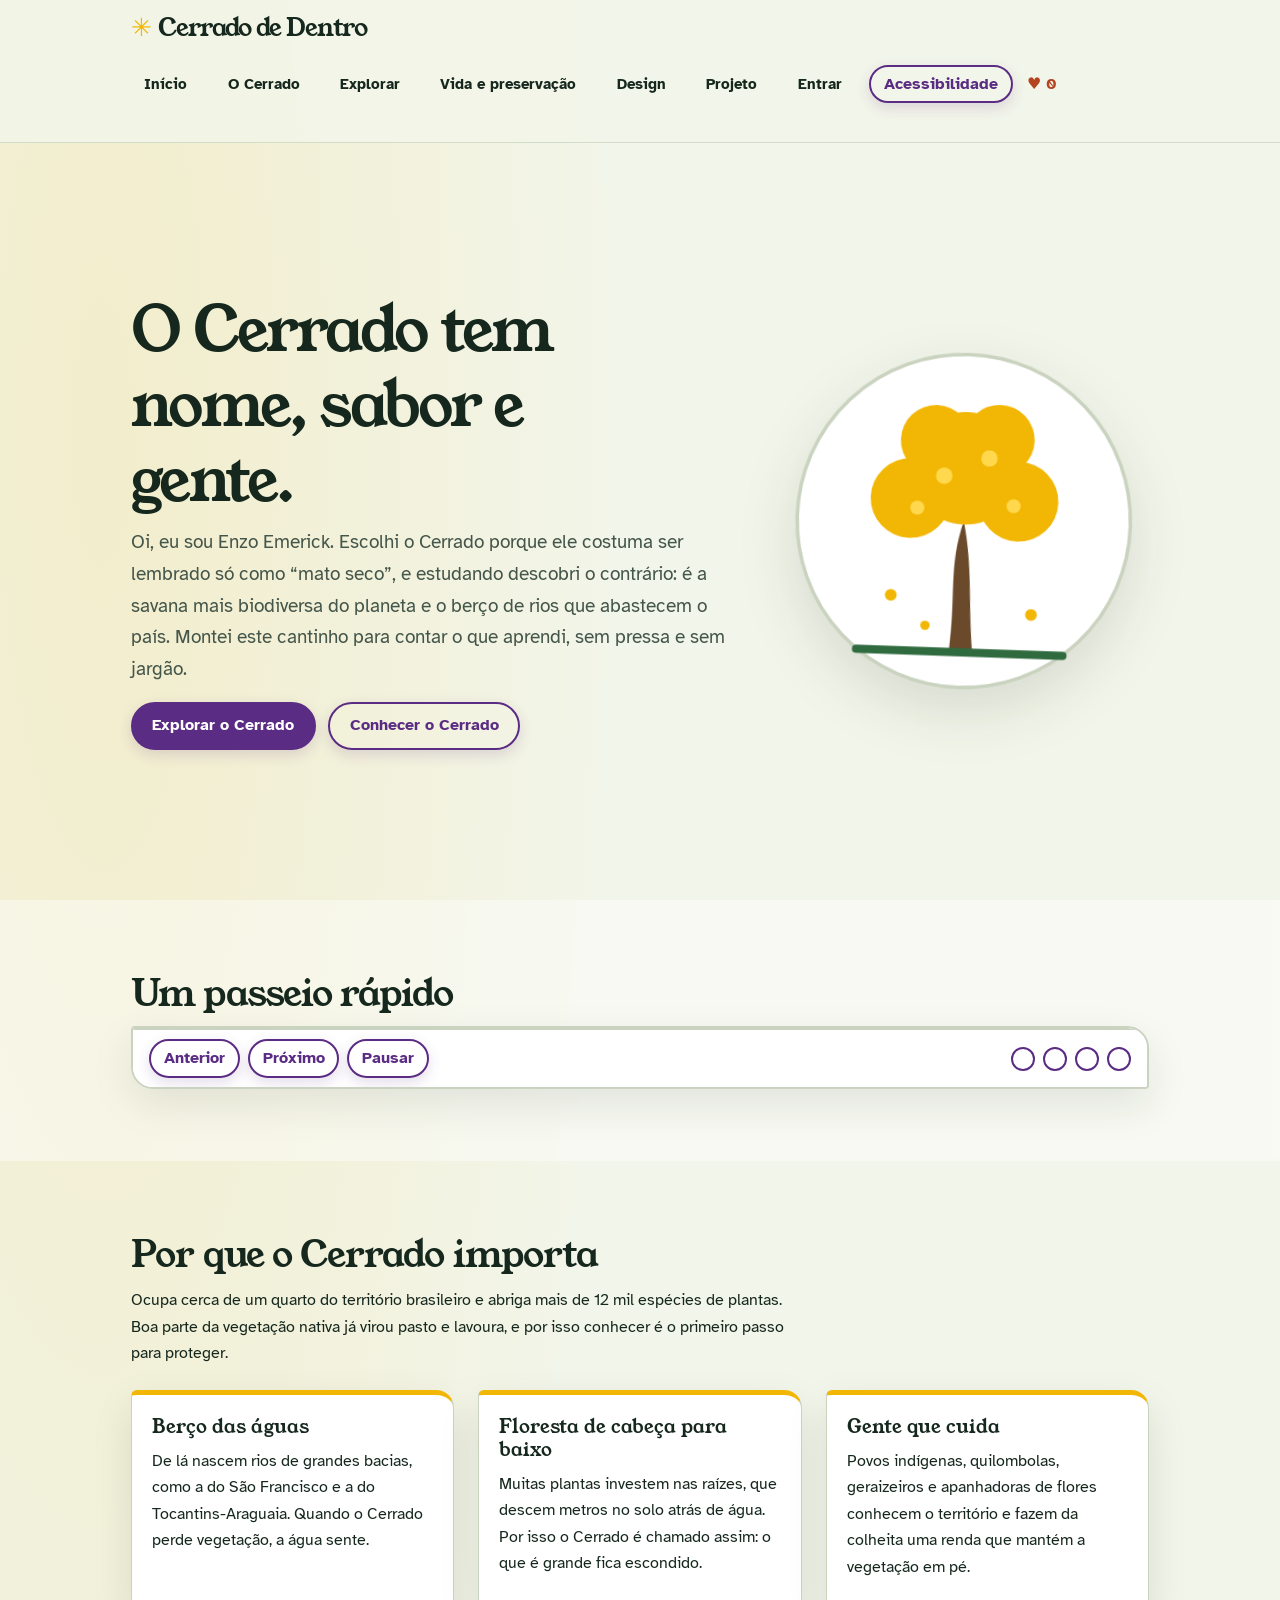
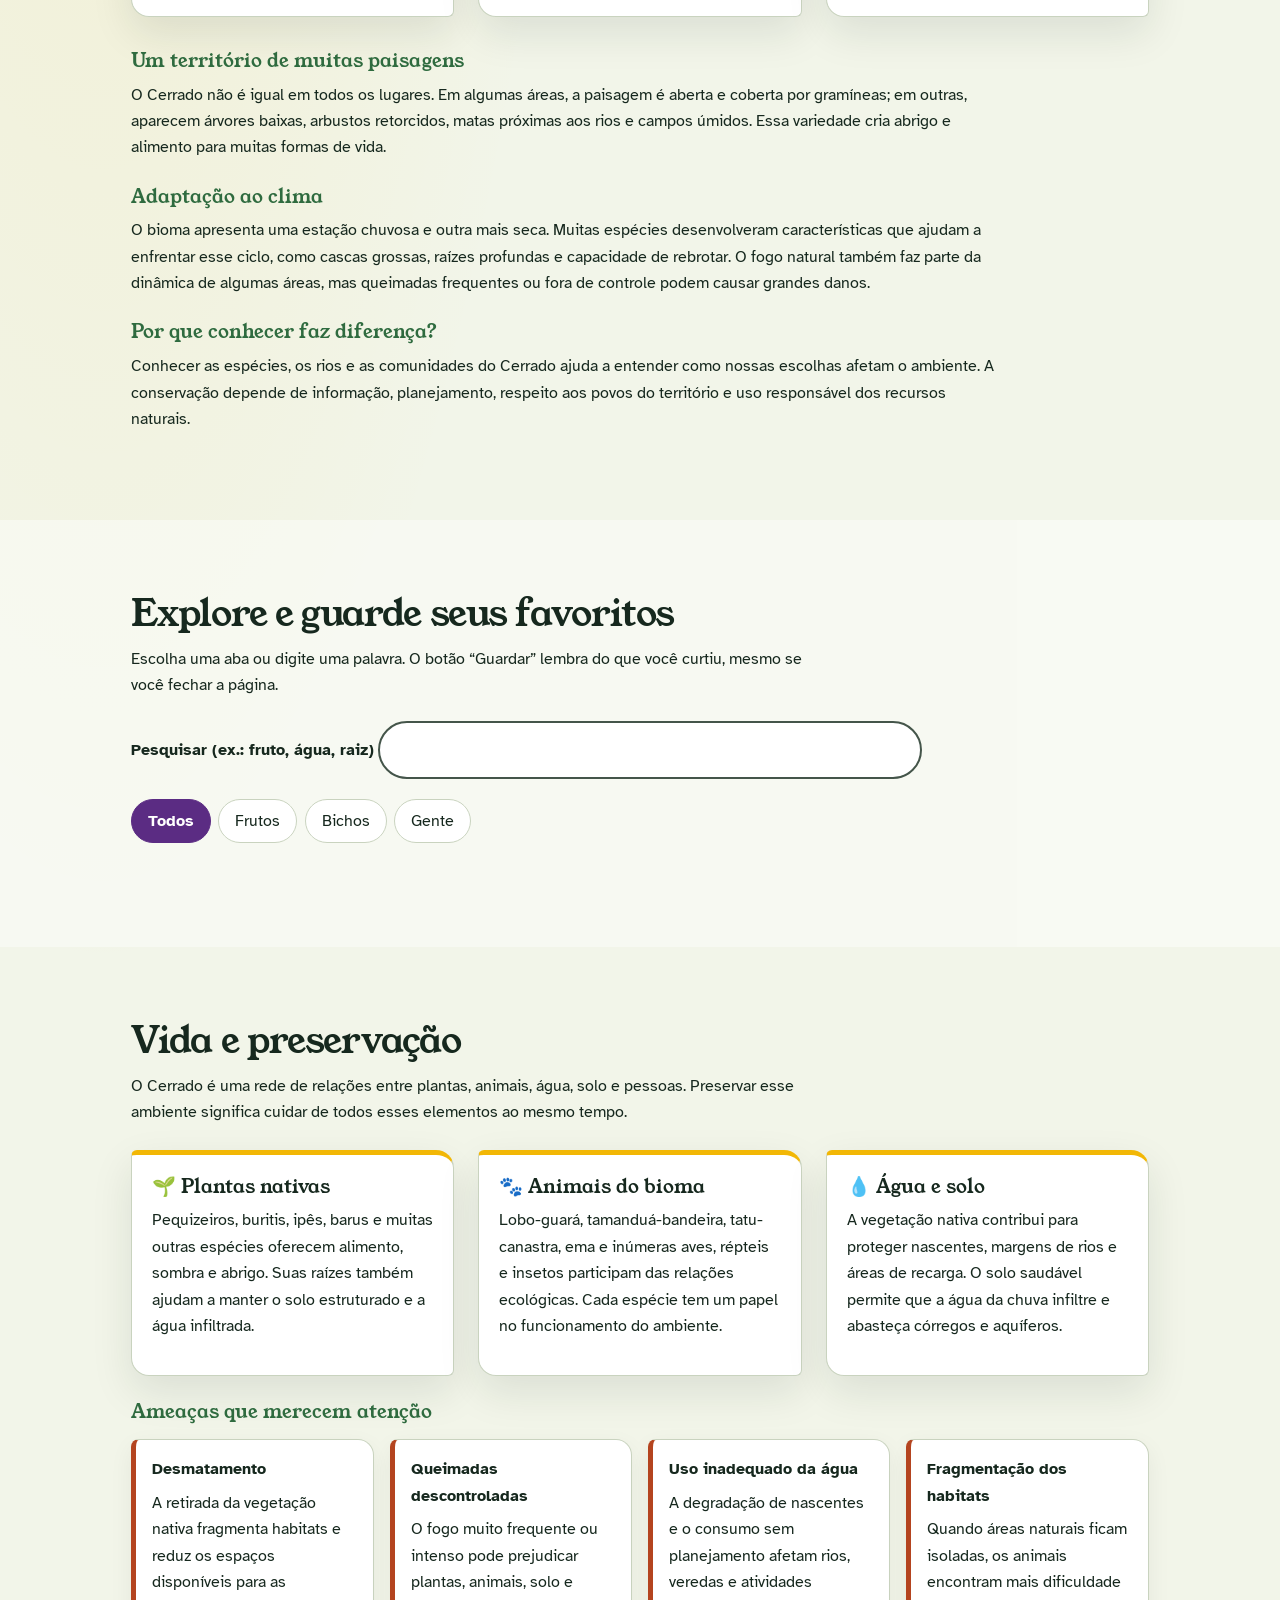
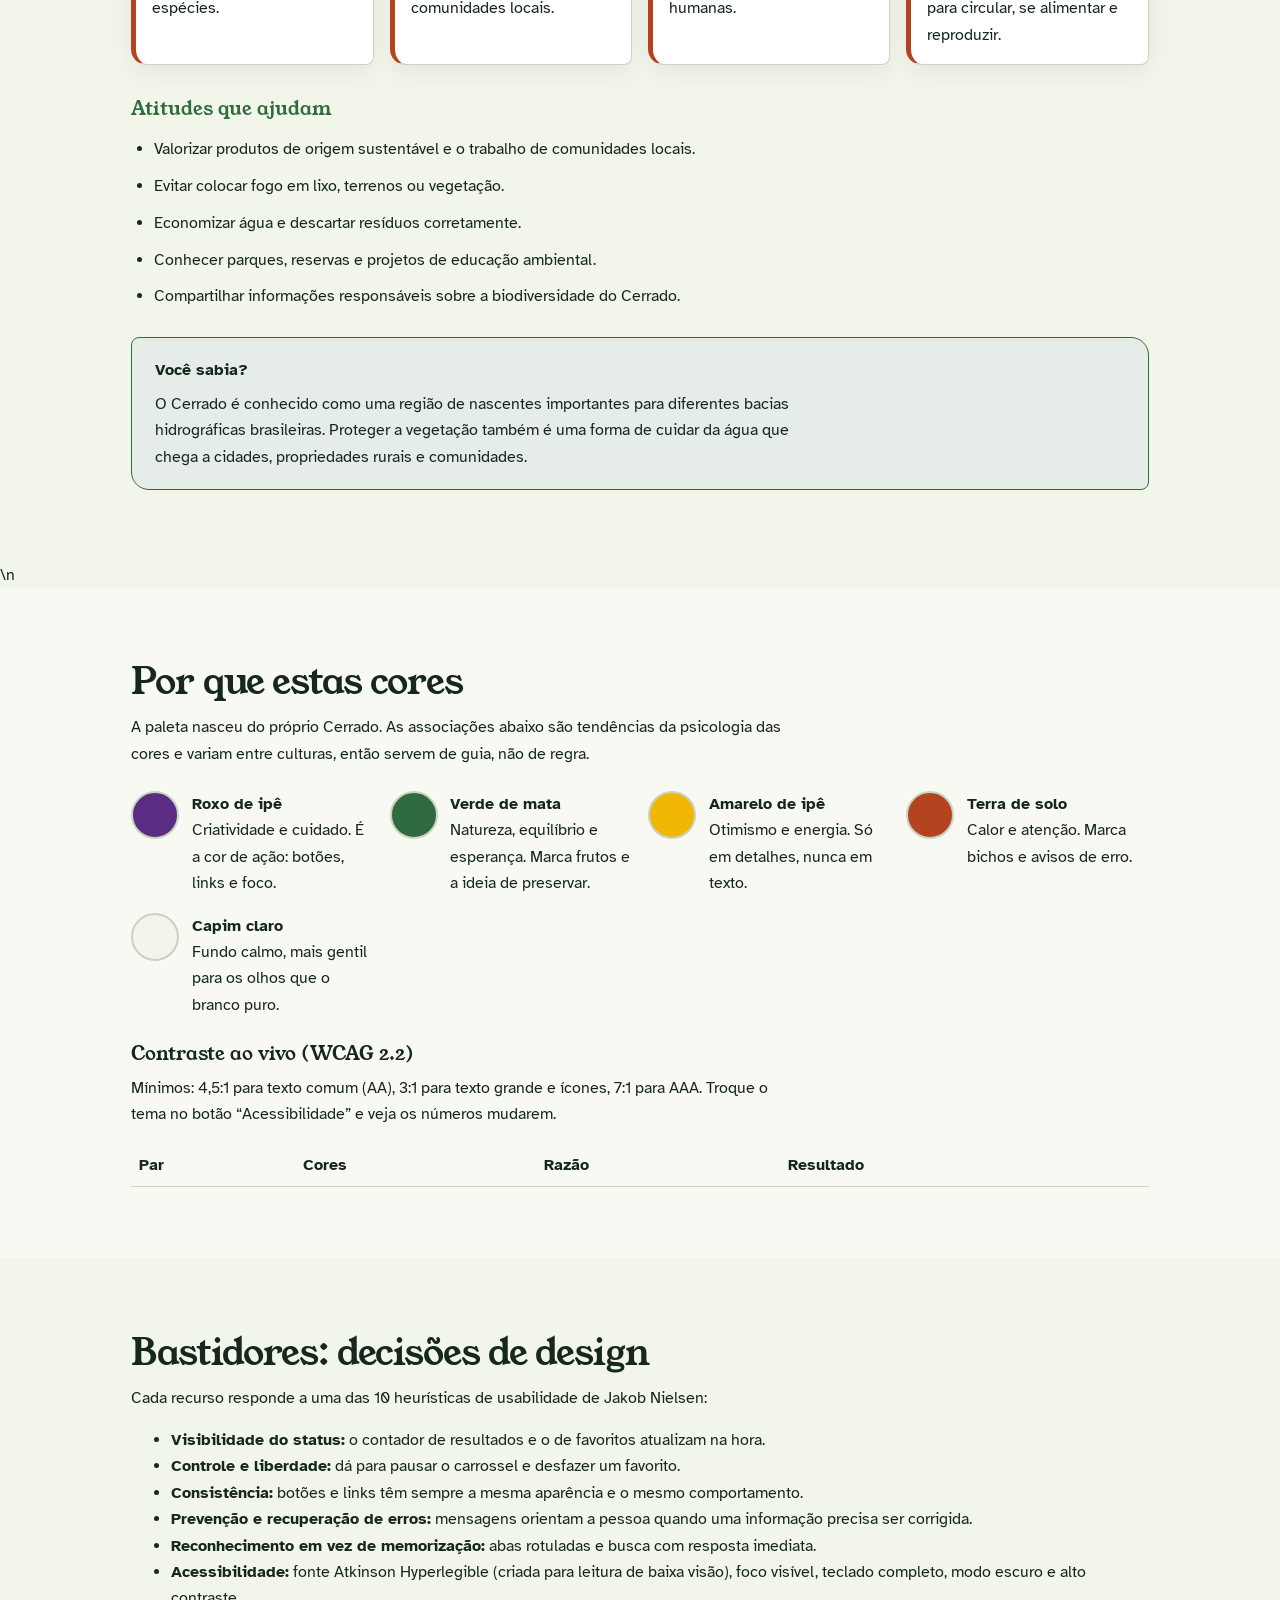
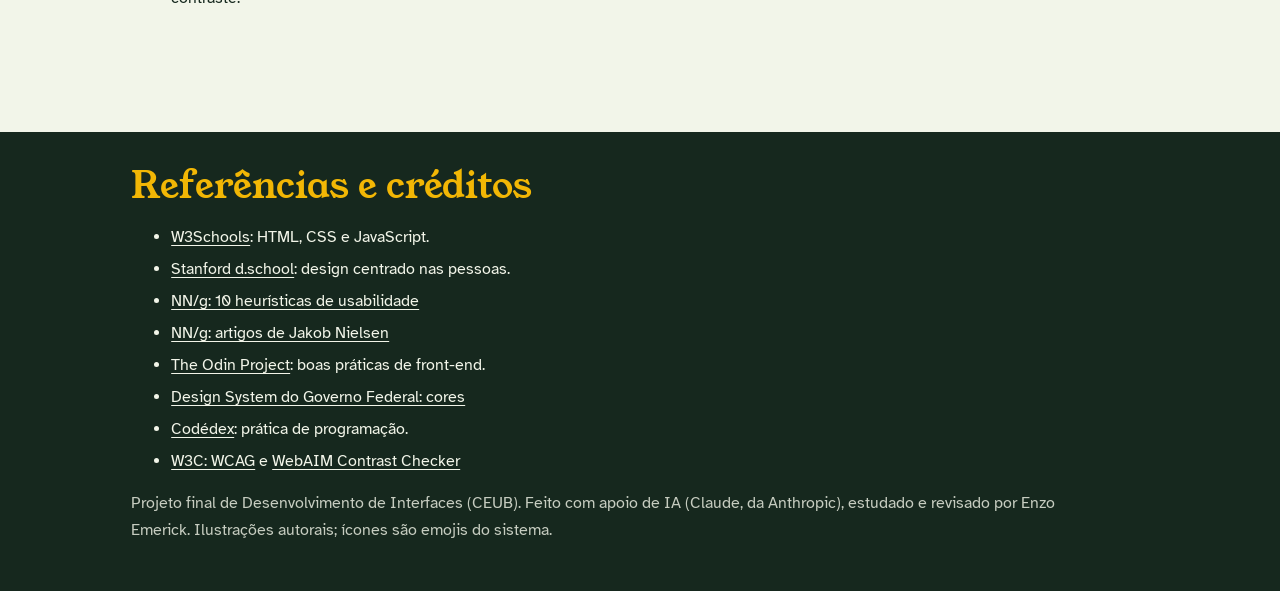
==== index.html @ caf1f089 "v2: site em 3 arquivos com menu por página" ====
<!DOCTYPE html>
<html lang="pt-BR">
<head>
<meta charset="utf-8">
<meta name="viewport" content="width=device-width, initial-scale=1, viewport-fit=cover">
<title>Cerrado de Dentro: frutos, bichos e gente do coração do Brasil</title>
<link rel="preconnect" href="https://fonts.googleapis.com">
<link rel="preconnect" href="https://fonts.gstatic.com" crossorigin>
<link href="https://fonts.googleapis.com/css2?family=Atkinson+Hyperlegible:wght@400;700&family=Young+Serif&display=swap" rel="stylesheet">
    <link rel="stylesheet" href="style.css">
</head>
<body>
<a class="skip" href="#conteudo">Pular para o conteúdo</a>

<header>
  <div class="wrap">
    <a class="logo" href="#home">Cerrado de Dentro</a>
    <nav aria-label="Principal">
      <a class="page-tab" href="#inicio">Início</a>
      <a class="page-tab" href="#sobre">O Cerrado</a>
      <a class="page-tab" href="#explorar">Explorar</a>
      <a class="page-tab" href="#vida">Vida e preservação</a>
      <a class="page-tab" href="#cores">Design</a>
      <a class="page-tab" href="#bastidores">Projeto</a>
      <a class="page-tab" href="#login">Entrar</a>
      <button class="btn alt sm" id="abtn" aria-expanded="false" aria-controls="a11y">Acessibilidade</button>
      <span id="favs" aria-live="polite" title="Itens guardados">♥ 0</span>
    </nav>
  </div>
  <div class="wrap"><div id="a11y" hidden role="group" aria-label="Opções de acessibilidade">
    <button class="btn alt sm" id="tema" aria-pressed="false">Modo escuro</button>
    <button class="btn alt sm" id="menos" aria-label="Diminuir o tamanho da letra">A−</button>
    <button class="btn alt sm" id="mais" aria-label="Aumentar o tamanho da letra">A+</button>
    <span id="zv" aria-live="polite">100%</span>
    <button class="btn alt sm" id="hc" aria-pressed="false">Alto contraste</button>
    <button class="btn alt sm" id="calm" aria-pressed="false">Sem animações</button>
  </div></div>
</header>

<div id="conteudo" tabindex="-1">
<main id="home">

  <section class="hero" data-page="inicio"><div class="wrap">
    <div>
      <h1>O Cerrado tem nome, sabor e gente.</h1>
      <p class="lead">Oi, eu sou Enzo Emerick. Escolhi o Cerrado porque ele costuma ser lembrado só como “mato seco”, e estudando descobri o contrário: é a savana mais biodiversa do planeta e o berço de rios que abastecem o país. Montei este cantinho para contar o que aprendi, sem pressa e sem jargão.</p>
      <div class="acoes"><a class="btn" href="#explorar">Explorar o Cerrado</a><a class="btn alt" href="#sobre">Conhecer o Cerrado</a></div>
    </div>
    <svg viewBox="0 0 300 300" role="img" aria-label="Ilustração de um ipê amarelo em flor">
      <circle cx="150" cy="150" r="142" fill="var(--card)" stroke="var(--line)" stroke-width="3"/>
      <path d="M141 262C146 212 138 190 150 150C159 190 156 215 161 262Z" fill="#6B4A2B"/>
      <g fill="#F2B705"><circle cx="150" cy="105" r="48"/><circle cx="104" cy="132" r="34"/><circle cx="196" cy="132" r="34"/><circle cx="124" cy="82" r="30"/><circle cx="178" cy="80" r="30"/></g>
      <g fill="#FFD84D"><circle cx="132" cy="112" r="7"/><circle cx="170" cy="96" r="7"/><circle cx="110" cy="140" r="6"/><circle cx="192" cy="136" r="6"/></g>
      <g fill="#F2B705"><circle cx="90" cy="215" r="5"/><circle cx="210" cy="228" r="5"/><circle cx="120" cy="240" r="4"/></g>
      <path d="M62 262h176" stroke="var(--verde)" stroke-width="7" stroke-linecap="round"/>
    </svg>
  </div></section>

  <section data-page="inicio" aria-labelledby="t-car"><div class="wrap">
    <h2 id="t-car">Um passeio rápido</h2>
    <div class="car" role="region" aria-roledescription="carrossel" aria-label="Cenas do Cerrado" id="car">
      <div id="slides" aria-live="off"></div>
      <div class="ctrl">
        <button class="btn alt sm" id="prev">Anterior</button>
        <button class="btn alt sm" id="next">Próximo</button>
        <button class="btn alt sm" id="pp">Pausar</button>
        <div class="dots" id="dots"></div>
      </div>
    </div>
  </div></section>

  <section id="sobre" data-page="sobre" aria-labelledby="t-sobre"><div class="wrap">
    <h2 id="t-sobre">Por que o Cerrado importa</h2>
    <p>Ocupa cerca de um quarto do território brasileiro e abriga mais de 12 mil espécies de plantas. Boa parte da vegetação nativa já virou pasto e lavoura, e por isso conhecer é o primeiro passo para proteger.</p>
    <div class="ex">
      <article><h3>Berço das águas</h3><p>De lá nascem rios de grandes bacias, como a do São Francisco e a do Tocantins-Araguaia. Quando o Cerrado perde vegetação, a água sente.</p></article>
      <article><h3>Floresta de cabeça para baixo</h3><p>Muitas plantas investem nas raízes, que descem metros no solo atrás de água. Por isso o Cerrado é chamado assim: o que é grande fica escondido.</p></article>
      <article><h3>Gente que cuida</h3><p>Povos indígenas, quilombolas, geraizeiros e apanhadoras de flores conhecem o território e fazem da colheita uma renda que mantém a vegetação em pé.</p></article>
    </div>
    <div class="conteudo-extra">
      <h3>Um território de muitas paisagens</h3>
      <p>O Cerrado não é igual em todos os lugares. Em algumas áreas, a paisagem é aberta e coberta por gramíneas; em outras, aparecem árvores baixas, arbustos retorcidos, matas próximas aos rios e campos úmidos. Essa variedade cria abrigo e alimento para muitas formas de vida.</p>
      <h3>Adaptação ao clima</h3>
      <p>O bioma apresenta uma estação chuvosa e outra mais seca. Muitas espécies desenvolveram características que ajudam a enfrentar esse ciclo, como cascas grossas, raízes profundas e capacidade de rebrotar. O fogo natural também faz parte da dinâmica de algumas áreas, mas queimadas frequentes ou fora de controle podem causar grandes danos.</p>
      <h3>Por que conhecer faz diferença?</h3>
      <p>Conhecer as espécies, os rios e as comunidades do Cerrado ajuda a entender como nossas escolhas afetam o ambiente. A conservação depende de informação, planejamento, respeito aos povos do território e uso responsável dos recursos naturais.</p>
    </div>
  </div></section>

  <section id="explorar" data-page="explorar" aria-labelledby="t-exp"><div class="wrap">
    <h2 id="t-exp">Explore e guarde seus favoritos</h2>
    <p>Escolha uma aba ou digite uma palavra. O botão “Guardar” lembra do que você curtiu, mesmo se você fechar a página.</p>
    <label for="q">Pesquisar (ex.: fruto, água, raiz)</label>
    <input id="q" type="search" autocomplete="off">
    <div class="tabs" role="tablist" aria-label="Categorias" id="tabs">
      <button role="tab" data-a="todos" aria-selected="true">Todos</button>
      <button role="tab" data-a="frutos" aria-selected="false" tabindex="-1">Frutos</button>
      <button role="tab" data-a="bichos" aria-selected="false" tabindex="-1">Bichos</button>
      <button role="tab" data-a="gente" aria-selected="false" tabindex="-1">Gente</button>
    </div>
    <p id="cont" role="status"></p>
    <ul class="grid" id="cards"></ul>
  </div></section>


  <section id="vida" data-page="vida" aria-labelledby="t-vida">
    <div class="wrap">
      <h2 id="t-vida">Vida e preservação</h2>
      <p>O Cerrado é uma rede de relações entre plantas, animais, água, solo e pessoas. Preservar esse ambiente significa cuidar de todos esses elementos ao mesmo tempo.</p>
      <div class="ex">
        <article><h3>🌱 Plantas nativas</h3><p>Pequizeiros, buritis, ipês, barus e muitas outras espécies oferecem alimento, sombra e abrigo. Suas raízes também ajudam a manter o solo estruturado e a água infiltrada.</p></article>
        <article><h3>🐾 Animais do bioma</h3><p>Lobo-guará, tamanduá-bandeira, tatu-canastra, ema e inúmeras aves, répteis e insetos participam das relações ecológicas. Cada espécie tem um papel no funcionamento do ambiente.</p></article>
        <article><h3>💧 Água e solo</h3><p>A vegetação nativa contribui para proteger nascentes, margens de rios e áreas de recarga. O solo saudável permite que a água da chuva infiltre e abasteça córregos e aquíferos.</p></article>
      </div>
      <h3 class="subtitulo">Ameaças que merecem atenção</h3>
      <div class="lista-destaque">
        <article><strong>Desmatamento</strong><p>A retirada da vegetação nativa fragmenta habitats e reduz os espaços disponíveis para as espécies.</p></article>
        <article><strong>Queimadas descontroladas</strong><p>O fogo muito frequente ou intenso pode prejudicar plantas, animais, solo e comunidades locais.</p></article>
        <article><strong>Uso inadequado da água</strong><p>A degradação de nascentes e o consumo sem planejamento afetam rios, veredas e atividades humanas.</p></article>
        <article><strong>Fragmentação dos habitats</strong><p>Quando áreas naturais ficam isoladas, os animais encontram mais dificuldade para circular, se alimentar e reproduzir.</p></article>
      </div>
      <h3 class="subtitulo">Atitudes que ajudam</h3>
      <ul class="acoes-verdes">
        <li>Valorizar produtos de origem sustentável e o trabalho de comunidades locais.</li>
        <li>Evitar colocar fogo em lixo, terrenos ou vegetação.</li>
        <li>Economizar água e descartar resíduos corretamente.</li>
        <li>Conhecer parques, reservas e projetos de educação ambiental.</li>
        <li>Compartilhar informações responsáveis sobre a biodiversidade do Cerrado.</li>
      </ul>
      <div class="nota-cerrado">
        <strong>Você sabia?</strong>
        <p>O Cerrado é conhecido como uma região de nascentes importantes para diferentes bacias hidrográficas brasileiras. Proteger a vegetação também é uma forma de cuidar da água que chega a cidades, propriedades rurais e comunidades.</p>
      </div>
    </div>
  </section>
\n  <section id="cores" data-page="cores" aria-labelledby="t-cores"><div class="wrap">
    <h2 id="t-cores">Por que estas cores</h2>
    <p>A paleta nasceu do próprio Cerrado. As associações abaixo são tendências da psicologia das cores e variam entre culturas, então servem de guia, não de regra.</p>
    <div class="sws">
      <div class="sw"><i style="background:var(--pri)"></i><div><strong>Roxo de ipê</strong><br>Criatividade e cuidado. É a cor de ação: botões, links e foco.</div></div>
      <div class="sw"><i style="background:var(--verde)"></i><div><strong>Verde de mata</strong><br>Natureza, equilíbrio e esperança. Marca frutos e a ideia de preservar.</div></div>
      <div class="sw"><i style="background:var(--ipe)"></i><div><strong>Amarelo de ipê</strong><br>Otimismo e energia. Só em detalhes, nunca em texto.</div></div>
      <div class="sw"><i style="background:var(--solo)"></i><div><strong>Terra de solo</strong><br>Calor e atenção. Marca bichos e avisos de erro.</div></div>
      <div class="sw"><i style="background:var(--bg)"></i><div><strong>Capim claro</strong><br>Fundo calmo, mais gentil para os olhos que o branco puro.</div></div>
    </div>
    <h3>Contraste ao vivo (WCAG 2.2)</h3>
    <p>Mínimos: 4,5:1 para texto comum (AA), 3:1 para texto grande e ícones, 7:1 para AAA. Troque o tema no botão “Acessibilidade” e veja os números mudarem.</p>
    <div class="tw"><table>
      <caption class="sr" style="position:absolute;left:-999px">Razões de contraste entre pares de cores do site</caption>
      <thead><tr><th>Par</th><th>Cores</th><th>Razão</th><th>Resultado</th></tr></thead>
      <tbody id="tb"></tbody>
    </table></div>
  </div></section>

  <section id="bastidores" data-page="bastidores" aria-labelledby="t-bas"><div class="wrap">
    <h2 id="t-bas">Bastidores: decisões de design</h2>
    <p>Cada recurso responde a uma das 10 heurísticas de usabilidade de Jakob Nielsen:</p>
    <ul>
      <li><strong>Visibilidade do status:</strong> o contador de resultados e o de favoritos atualizam na hora.</li>
      <li><strong>Controle e liberdade:</strong> dá para pausar o carrossel e desfazer um favorito.</li>
      <li><strong>Consistência:</strong> botões e links têm sempre a mesma aparência e o mesmo comportamento.</li>
      <li><strong>Prevenção e recuperação de erros:</strong> mensagens orientam a pessoa quando uma informação precisa ser corrigida.</li>
      <li><strong>Reconhecimento em vez de memorização:</strong> abas rotuladas e busca com resposta imediata.</li>
      <li><strong>Acessibilidade:</strong> fonte Atkinson Hyperlegible (criada para leitura de baixa visão), foco visível, teclado completo, modo escuro e alto contraste.</li>
    </ul>
  </div></section>
</main>

<!-- Página de login (visível em #login) -->
<main id="login" hidden>
  <section><div class="wrap">
    <h2>Entrar</h2>
    <p>Entre para guardar seus favoritos. É uma demonstração: nenhuma senha é enviada ou salva.</p>
    <form class="f box" id="fl" novalidate>
      <div><label for="lemail">E-mail</label><input id="lemail" name="lemail" type="email" autocomplete="email" aria-describedby="e-lemail"><span class="err" id="e-lemail"></span></div>
      <div><label for="lsenha">Senha</label><input id="lsenha" name="lsenha" type="password" autocomplete="current-password" aria-describedby="e-lsenha"><span class="err" id="e-lsenha"></span></div>
      <label><input type="checkbox" id="ver"> Mostrar senha</label>
      <button class="btn" type="submit">Entrar</button>
      <p id="lst" role="status"></p>
      <a href="#home">Voltar para o início</a>
    </form>
  </div></section>
</main>
</div>

<footer><div class="wrap">
  <h2>Referências e créditos</h2>
  <ul>
    <li><a href="https://www.w3schools.com/" target="_blank" rel="noopener">W3Schools</a>: HTML, CSS e JavaScript.</li>
    <li><a href="https://dschool.stanford.edu/" target="_blank" rel="noopener">Stanford d.school</a>: design centrado nas pessoas.</li>
    <li><a href="https://www.nngroup.com/articles/ten-usability-heuristics/" target="_blank" rel="noopener">NN/g: 10 heurísticas de usabilidade</a></li>
    <li><a href="https://www.nngroup.com/articles/author/jakob-nielsen/" target="_blank" rel="noopener">NN/g: artigos de Jakob Nielsen</a></li>
    <li><a href="https://www.theodinproject.com/" target="_blank" rel="noopener">The Odin Project</a>: boas práticas de front-end.</li>
    <li><a href="https://www.gov.br/ds/fundamentos-visuais/cores?tab=visao-geral" target="_blank" rel="noopener">Design System do Governo Federal: cores</a></li>
    <li><a href="https://www.codedex.io/" target="_blank" rel="noopener">Codédex</a>: prática de programação.</li>
    <li><a href="https://www.w3.org/WAI/standards-guidelines/wcag/" target="_blank" rel="noopener">W3C: WCAG</a> e <a href="https://webaim.org/resources/contrastchecker/" target="_blank" rel="noopener">WebAIM Contrast Checker</a></li>
  </ul>
  <p>Projeto final de Desenvolvimento de Interfaces (CEUB). Feito com apoio de IA (Claude, da Anthropic), estudado e revisado por Enzo Emerick. Ilustrações autorais; ícones são emojis do sistema.</p>
</div></footer>

    <script src="script.js" defer></script>
</body>
</html>
---- style.css ----
/* ===== 1. TOKENS DE COR (paleta) — troque aqui e o site inteiro muda ===== */
:root{--bg:#F2F5E9;--card:#FFFFFF;--ink:#16281E;--muted:#44554A;--pri:#5B2C83;--on:#FFFFFF;
--verde:#2F6B3F;--ipe:#F2B705;--solo:#B4441F;--line:#C9D3BF;--z:1;color-scheme:light;
box-sizing:border-box;padding-top:env(safe-area-inset-top,0px);padding-bottom:env(safe-area-inset-bottom,0px)}
/* Modo escuro automático (preferência do sistema) */
@media(prefers-color-scheme:dark){:root:not([data-theme="light"]){--bg:#101A14;--card:#1A281F;--ink:#EDF3E4;--muted:#B9C7BB;--pri:#D3B3F2;--on:#1E0F2E;--verde:#8FD19E;--ipe:#FFCB2E;--solo:#FF9B73;--line:#34493A;color-scheme:dark}}
/* Modo escuro escolhido pelo botão */
:root[data-theme="dark"]{--bg:#101A14;--card:#1A281F;--ink:#EDF3E4;--muted:#B9C7BB;--pri:#D3B3F2;--on:#1E0F2E;--verde:#8FD19E;--ipe:#FFCB2E;--solo:#FF9B73;--line:#34493A;color-scheme:dark}
/* Alto contraste: bordas e textos mais fortes */
:root[data-hc]{--muted:var(--ink);--line:var(--ink)}

/* ===== 2. BASE ===== */
html{font-size:calc(100% * var(--z));scroll-padding-top:env(safe-area-inset-top,0px);scroll-behavior:smooth}
*,::before,::after{box-sizing:inherit}
[hidden]{display:none!important}
body{margin:0;background:var(--bg);color:var(--ink);font:1rem/1.65 "Atkinson Hyperlegible",system-ui,sans-serif}
h1,h2,h3,.logo{font-family:"Young Serif",Georgia,serif;font-weight:400;line-height:1.2;margin:0 0 .6rem}
h1{font-size:clamp(2.3rem,6vw,3.9rem)}h2{font-size:clamp(1.6rem,3.5vw,2.3rem)}h3{font-size:1.2rem}
p{margin:0 0 1rem;max-width:42rem}
a{color:var(--pri);text-underline-offset:3px}
:focus-visible{outline:3px solid var(--pri);outline-offset:3px}
[tabindex="-1"]:focus{outline:0}
.wrap{max-width:66rem;margin:0 auto;padding:0 1.2rem}
main section{padding:3rem 0}
.skip{position:absolute;left:-999px}
.skip:focus{left:1rem;top:1rem;z-index:9;background:var(--pri);color:var(--on);padding:.5rem 1rem}
[data-hc] a{text-decoration:underline}
[data-calm] *{animation:none!important;transition:none!important;scroll-behavior:auto!important}
@media(prefers-reduced-motion:reduce){*{animation:none!important;scroll-behavior:auto!important}}

/* ===== 3. CABEÇALHO E PAINEL DE ACESSIBILIDADE ===== */
header .wrap{display:flex;flex-wrap:wrap;gap:.8rem 1.5rem;align-items:center;justify-content:space-between;padding-top:1rem;padding-bottom:.6rem}
.logo{font-size:1.4rem;color:var(--ink);text-decoration:none}
nav{display:flex;flex-wrap:wrap;gap:.4rem 1.2rem;align-items:center}
nav a{color:var(--ink)}
.btn{font:inherit;font-weight:700;background:var(--pri);color:var(--on);border:2px solid var(--pri);border-radius:999px;padding:.55rem 1.2rem;cursor:pointer;text-decoration:none;display:inline-block}
.btn.alt{background:transparent;color:var(--pri)}
.btn.sm{padding:.25rem .8rem}
.btn[aria-pressed="true"]{background:var(--pri);color:var(--on)}
#a11y{display:flex;flex-wrap:wrap;gap:.6rem;align-items:center;background:var(--card);border:2px solid var(--pri);border-radius:6px 18px 6px 18px;padding:.8rem 1rem}

/* ===== 4. INÍCIO (hero) ===== */
.hero .wrap{display:grid;gap:2rem;align-items:center}
@media(min-width:760px){.hero .wrap{grid-template-columns:1.25fr .75fr}}
.lead{font-size:1.2rem}
.hero svg{width:100%;max-height:22rem}
.acoes{display:flex;flex-wrap:wrap;gap:.8rem}

/* ===== 5. CARROSSEL ===== */
.car{border:2px solid var(--line);border-radius:4px 22px 4px 22px;overflow:hidden;background:var(--card)}
.slide{display:none;margin:0}
.slide.on{display:block;animation:fi .6s}
@keyframes fi{from{opacity:0}}
.slide svg{display:block;width:100%;height:auto}
.slide figcaption{padding:.8rem 1rem}
.ctrl{display:flex;flex-wrap:wrap;gap:.5rem;align-items:center;padding:.6rem 1rem;border-top:2px solid var(--line)}
.dots{display:flex;gap:.5rem;margin-left:auto}
.dots button{width:1.5rem;height:1.5rem;padding:0;border-radius:50%;border:2px solid var(--pri);background:transparent;cursor:pointer}
.dots [aria-current]{background:var(--pri)}

/* ===== 6. CARTÕES EXPLICATIVOS E CARTÕES DE EXPLORAR ===== */
.ex{display:grid;gap:1.5rem;margin-top:1.5rem}
@media(min-width:760px){.ex{grid-template-columns:repeat(3,1fr)}}
.ex article{border-top:6px solid var(--ipe);padding-top:.8rem}
.tabs{display:flex;flex-wrap:wrap;gap:.3rem;border-bottom:2px solid var(--line);margin:1rem 0}
.tabs button{font:inherit;background:none;color:var(--ink);border:0;border-bottom:4px solid transparent;padding:.6rem 1rem;cursor:pointer}
.tabs [aria-selected="true"]{border-color:var(--pri);font-weight:700}
.grid{display:grid;gap:1rem;grid-template-columns:repeat(auto-fill,minmax(15rem,1fr));padding:0;list-style:none}
.item{background:var(--card);border:2px solid var(--line);border-left:8px solid var(--verde);border-radius:4px 16px 4px 16px;padding:1rem;display:flex;flex-direction:column;align-items:flex-start}
.item[data-c="bichos"]{border-left-color:var(--solo)}
.item[data-c="gente"]{border-left-color:var(--pri)}
.item p{flex:1}

/* ===== 7. FORMULÁRIOS ===== */
.f{display:grid;gap:.9rem;max-width:34rem}
label{font-weight:700}
input,select,textarea{font:inherit;width:100%;padding:.6rem;border:2px solid var(--muted);border-radius:6px;background:var(--card);color:var(--ink)}
input[type=checkbox]{width:auto}
.err{color:var(--solo);display:block;min-height:1.2em}
.box{max-width:26rem;background:var(--card);border:2px solid var(--line);border-radius:18px 4px 18px 4px;padding:1.5rem}

/* ===== 8. CORES E TABELA ===== */
.sws{display:grid;gap:1rem;grid-template-columns:repeat(auto-fit,minmax(15rem,1fr));margin:1.5rem 0}
.sw{display:flex;gap:.8rem}
.sw i{flex:none;width:3rem;height:3rem;border-radius:50%;border:2px solid var(--line)}
.tw{overflow-x:auto}
table{border-collapse:collapse;width:100%;min-width:34rem}
th,td{text-align:left;padding:.5rem;border-bottom:1px solid var(--line)}
footer{background:var(--ink);color:var(--bg);padding:2rem 0}
footer a{color:var(--bg)}


/* ===== Melhorias visuais e responsividade ===== */
:root { --shadow: 0 16px 42px rgba(22,40,30,.10); --radius: 22px; }
html { scroll-padding-top: 6rem; }
body {
  background:
    radial-gradient(ellipse at 8% 8%, color-mix(in srgb, var(--ipe) 13%, transparent), transparent 32rem),
    var(--bg);
}
header {
  position: sticky; top: 0; z-index: 20;
  background: color-mix(in srgb, var(--bg) 88%, transparent);
  backdrop-filter: blur(16px);
  border-bottom: 1px solid color-mix(in srgb, var(--line) 75%, transparent);
}
header .wrap { padding-top: .8rem; padding-bottom: .8rem; }
.logo { letter-spacing: -.04em; font-size: 1.55rem; }
.logo::before { content: "✳"; color: var(--ipe); margin-right: .45rem; }
nav { gap: .45rem .9rem; }
nav a { text-decoration: none; font-weight: 700; font-size: .95rem; }
nav a:hover { color: var(--pri); text-decoration: underline; }
#favs { display: inline-flex; align-items: center; gap: .35rem; font-weight: 700; color: var(--solo); }
.btn { box-shadow: 0 5px 14px color-mix(in srgb, var(--pri) 16%, transparent); transition: transform .2s, box-shadow .2s, background .2s; }
.btn:hover { transform: translateY(-2px); box-shadow: 0 9px 20px color-mix(in srgb, var(--pri) 24%, transparent); }
.btn:active { transform: translateY(0); }
.hero { position: relative; overflow: hidden; }
.hero .wrap { padding-top: clamp(3rem, 8vw, 6.5rem); padding-bottom: clamp(3rem, 8vw, 6.5rem); }
.hero .wrap > div:first-child { position: relative; z-index: 1; }
.hero h1 { max-width: 12ch; letter-spacing: -.045em; }
.hero .lead { max-width: 38rem; color: var(--muted); }
.hero svg { filter: drop-shadow(0 22px 28px rgba(22,40,30,.12)); transform: rotate(2deg); }
main section:not(.hero) { padding-top: clamp(2.6rem, 6vw, 4.5rem); padding-bottom: clamp(2.6rem, 6vw, 4.5rem); }
main section:nth-of-type(even) { background: color-mix(in srgb, var(--card) 42%, transparent); }
main section h2 { letter-spacing: -.025em; }
.ex article {
  background: var(--card); border: 1px solid var(--line); border-top: 5px solid var(--ipe);
  border-radius: 6px 18px 6px 18px; padding: 1.25rem; box-shadow: var(--shadow);
  transition: transform .22s, box-shadow .22s;
}
.ex article:hover { transform: translateY(-5px); box-shadow: 0 20px 38px rgba(22,40,30,.14); }
.car { box-shadow: var(--shadow); }
.slide svg { min-height: 180px; }
.ctrl { background: var(--card); }
.grid { gap: 1.2rem; }
.item {
  border-radius: 8px 20px 8px 20px; box-shadow: 0 8px 24px rgba(22,40,30,.07);
  transition: transform .2s, box-shadow .2s; min-height: 235px;
}
.item:hover { transform: translateY(-4px); box-shadow: var(--shadow); }
.item h3 { font-size: 1.28rem; }
.item h3 span { display: inline-grid; place-items: center; width: 2.2rem; height: 2.2rem; background: color-mix(in srgb, var(--ipe) 20%, var(--card)); border-radius: 50%; margin-right: .25rem; }
#q { margin-top: .4rem; max-width: 34rem; border-radius: 999px; padding: .85rem 1.1rem; }
.tabs { gap: .45rem; border: 0; margin-top: 1.25rem; }
.tabs button { border: 1px solid var(--line); border-radius: 999px; padding: .5rem 1rem; background: var(--card); }
.tabs [aria-selected="true"] { background: var(--pri); color: var(--on); border-color: var(--pri); }
.f input, .f select, .f textarea { border-radius: 10px; transition: border-color .2s, box-shadow .2s; }
.f input:focus, .f select:focus, .f textarea:focus, #q:focus { outline: 0; border-color: var(--pri); box-shadow: 0 0 0 4px color-mix(in srgb, var(--pri) 16%, transparent); }
.box { box-shadow: var(--shadow); }
footer { margin-top: 2rem; }
footer h2 { color: var(--ipe); }
footer li { margin: .35rem 0; }
footer p { max-width: 58rem; color: color-mix(in srgb, var(--bg) 80%, var(--ink)); }
.reveal { opacity: 0; transform: translateY(18px); transition: opacity .6s ease, transform .6s ease; }
.reveal.visible { opacity: 1; transform: none; }
#topo {
  position: fixed; right: 1.2rem; bottom: 1.2rem; z-index: 30;
  width: 3rem; height: 3rem; border: 0; border-radius: 50%;
  background: var(--pri); color: var(--on); font: inherit; font-size: 1.3rem;
  box-shadow: var(--shadow); cursor: pointer; opacity: 0; pointer-events: none;
  transform: translateY(10px); transition: .2s;
}
#topo.show { opacity: 1; pointer-events: auto; transform: none; }
#toast {
  position: fixed; left: 50%; bottom: 1.2rem; z-index: 40;
  transform: translate(-50%, 15px); opacity: 0; pointer-events: none;
  background: var(--ink); color: var(--bg); padding: .7rem 1.1rem;
  border-radius: 999px; box-shadow: var(--shadow); transition: .25s;
  max-width: calc(100vw - 2rem); text-align: center;
}
#toast.show { opacity: 1; transform: translate(-50%, 0); }
@media (max-width: 760px) {
  header { position: relative; }
  header .wrap { align-items: flex-start; }
  nav { width: 100%; gap: .35rem .7rem; }
  nav a { font-size: .88rem; }
  .hero .wrap { gap: 1.2rem; }
  .hero svg { max-width: 17rem; justify-self: center; }
  .acoes .btn { flex: 1 1 100%; text-align: center; }
  .ctrl { gap: .4rem; }
  .dots { margin-left: 0; width: 100%; justify-content: center; }
  .grid { grid-template-columns: 1fr; }
}
@media (prefers-reduced-motion: reduce) {
  .reveal, .btn, .item, .ex article, #topo, #toast { transition: none !important; }
}


/* ===== Navegação por abas/páginas ===== */
nav .page-tab {
  display: inline-flex;
  align-items: center;
  min-height: 2.35rem;
  padding: .35rem .75rem;
  border-radius: 999px;
  border: 1px solid transparent;
  transition: background .2s, color .2s, border-color .2s;
}
nav .page-tab:hover {
  background: color-mix(in srgb, var(--pri) 10%, var(--card));
  text-decoration: none;
}
nav .page-tab[aria-current="page"] {
  background: var(--pri);
  color: var(--on);
  border-color: var(--pri);
}
main [data-page] { animation: pageIn .28s ease both; }
@keyframes pageIn {
  from { opacity: .55; transform: translateY(8px); }
  to { opacity: 1; transform: translateY(0); }
}
.conteudo-extra { margin-top: 2rem; max-width: 54rem; }
.conteudo-extra h3, .subtitulo { margin-top: 1.5rem; color: var(--verde); }
.conteudo-extra p { max-width: 54rem; }
.lista-destaque {
  display: grid; grid-template-columns: repeat(auto-fit, minmax(220px, 1fr));
  gap: 1rem; margin: 1rem 0 2rem;
}
.lista-destaque article {
  background: var(--card); border: 1px solid var(--line);
  border-left: 5px solid var(--solo); border-radius: 8px 16px;
  padding: 1rem; box-shadow: 0 8px 24px rgba(22,40,30,.06);
}
.lista-destaque p { margin: .45rem 0 0; }
.acoes-verdes { padding-left: 1.4rem; max-width: 52rem; }
.acoes-verdes li { margin: .65rem 0; }
.nota-cerrado {
  margin-top: 1.7rem; padding: 1.2rem 1.4rem;
  background: color-mix(in srgb, var(--verde) 12%, var(--card));
  border: 1px solid var(--verde); border-radius: 8px 18px;
}
.nota-cerrado p { margin: .45rem 0 0; }
@media (max-width: 760px) {
  nav .page-tab { min-height: 2rem; padding: .25rem .6rem; }
}
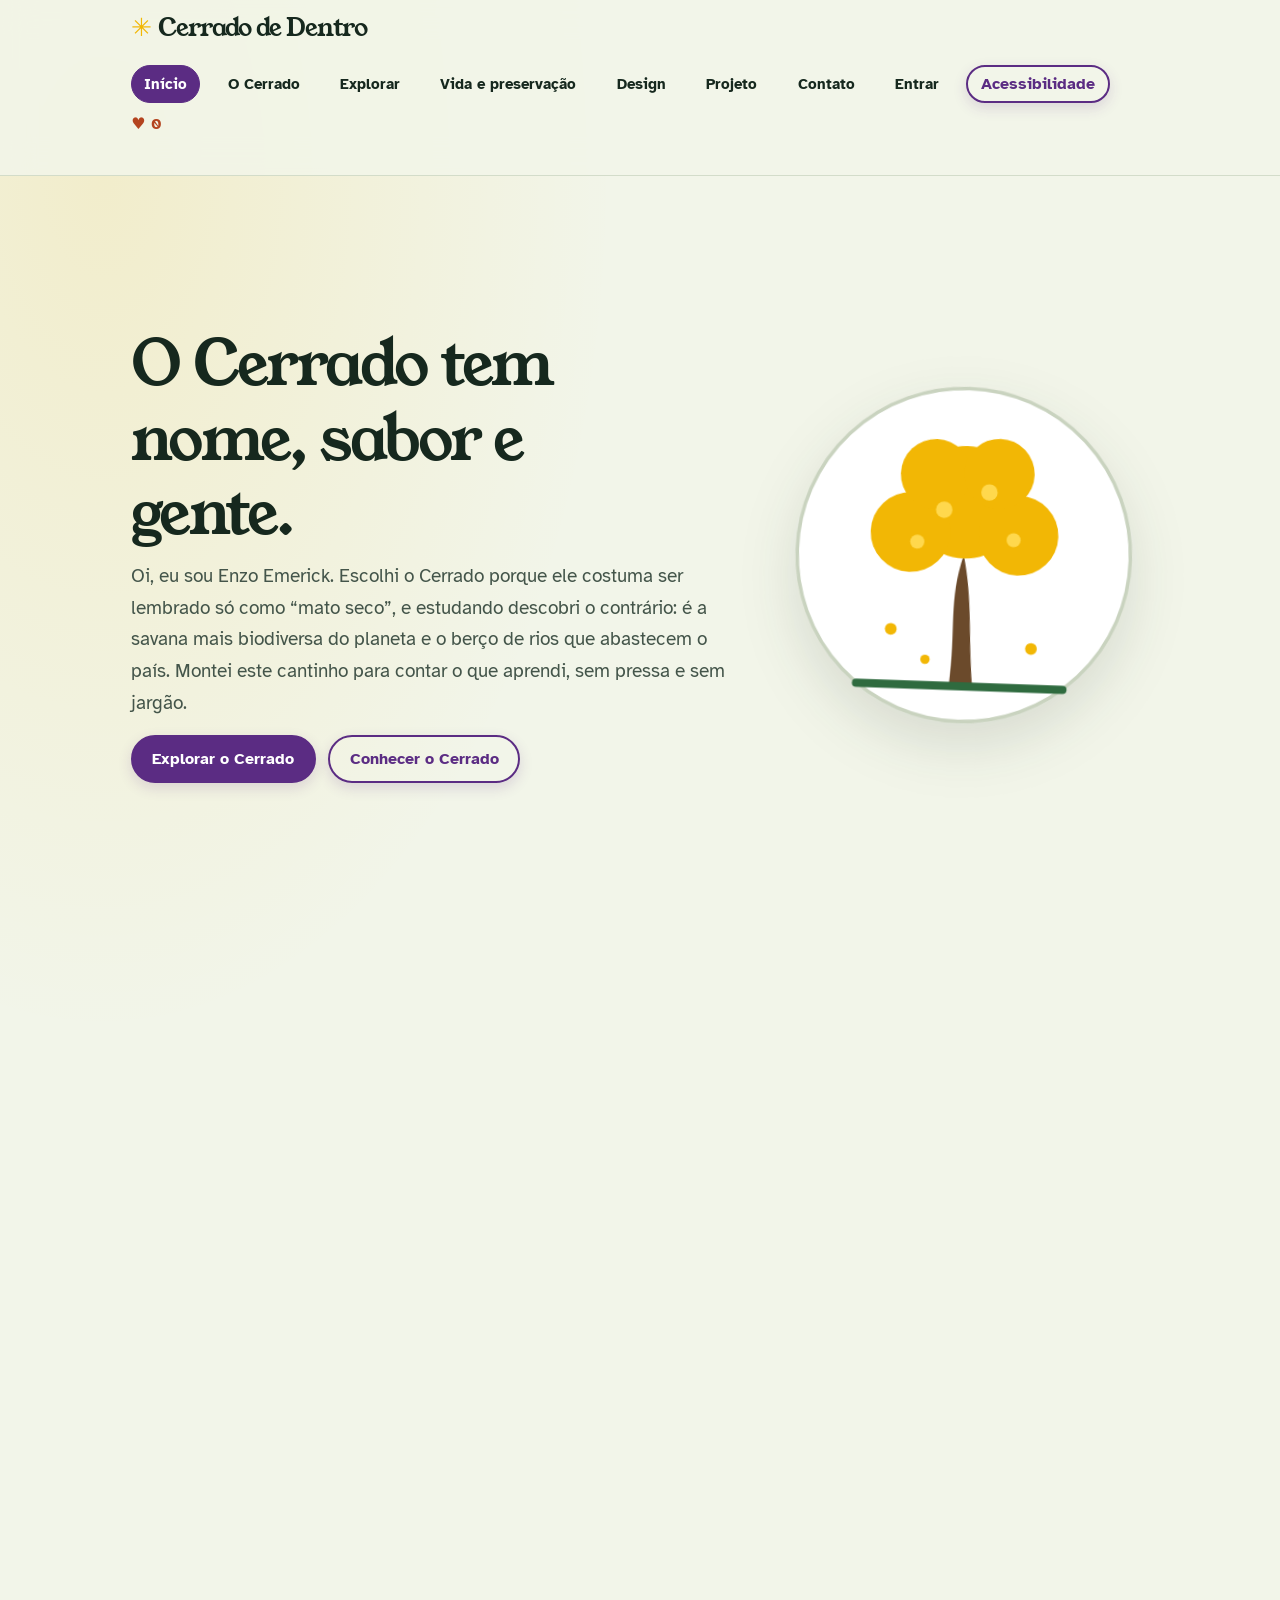
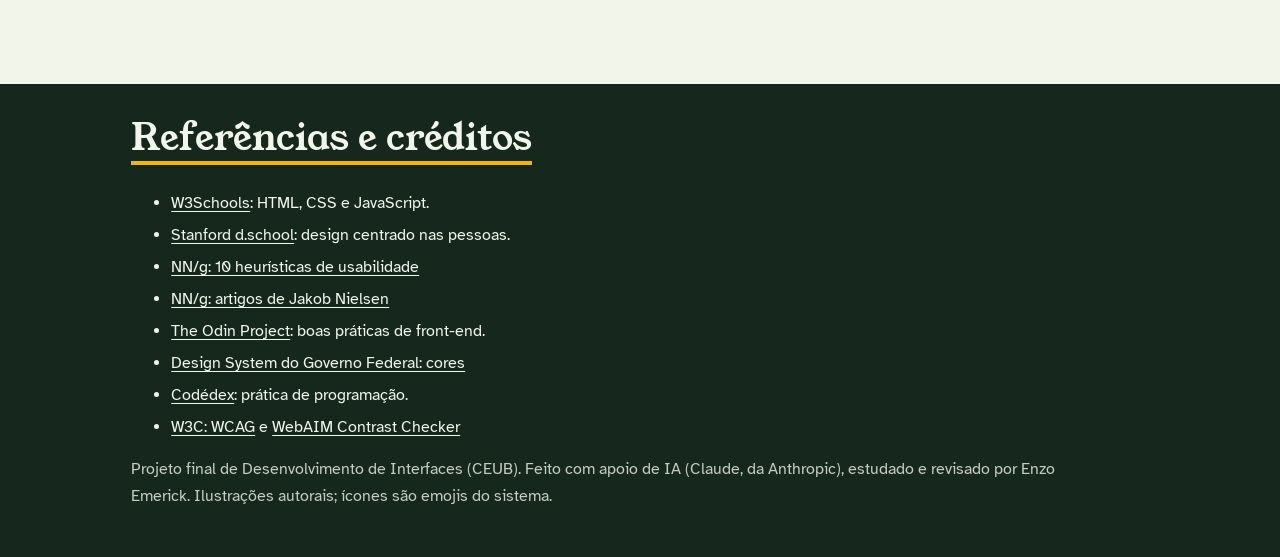
==== commit 9314a31a: "v2.1  corrige JS, restaura contato e contraste do rodapé" ====
--- a/index.html
+++ b/index.html
@@ -22,6 +22,7 @@
       <a class="page-tab" href="#vida">Vida e preservação</a>
       <a class="page-tab" href="#cores">Design</a>
       <a class="page-tab" href="#bastidores">Projeto</a>
+      <a class="page-tab" href="#contato">Contato</a>
       <a class="page-tab" href="#login">Entrar</a>
       <button class="btn alt sm" id="abtn" aria-expanded="false" aria-controls="a11y">Acessibilidade</button>
       <span id="favs" aria-live="polite" title="Itens guardados">♥ 0</span>
@@ -133,7 +134,8 @@
       </div>
     </div>
   </section>
-\n  <section id="cores" data-page="cores" aria-labelledby="t-cores"><div class="wrap">
+
+  <section id="cores" data-page="cores" aria-labelledby="t-cores"><div class="wrap">
     <h2 id="t-cores">Por que estas cores</h2>
     <p>A paleta nasceu do próprio Cerrado. As associações abaixo são tendências da psicologia das cores e variam entre culturas, então servem de guia, não de regra.</p>
     <div class="sws">
@@ -163,6 +165,20 @@
       <li><strong>Reconhecimento em vez de memorização:</strong> abas rotuladas e busca com resposta imediata.</li>
       <li><strong>Acessibilidade:</strong> fonte Atkinson Hyperlegible (criada para leitura de baixa visão), foco visível, teclado completo, modo escuro e alto contraste.</li>
     </ul>
+  </div></section>
+
+  <section id="contato" data-page="contato" aria-labelledby="t-con"><div class="wrap">
+    <h2 id="t-con">Vamos conversar?</h2>
+    <p>Conte qual fruta você nunca provou ou sugira uma pessoa ou um lugar para entrar no site. Este formulário é uma demonstração: nada é enviado.</p>
+    <form class="f" id="fc" novalidate>
+      <div><label for="nome">Nome</label><input id="nome" name="nome" autocomplete="name" aria-describedby="e-nome"><span class="err" id="e-nome"></span></div>
+      <div><label for="email">E-mail</label><input id="email" name="email" type="email" autocomplete="email" aria-describedby="e-email"><span class="err" id="e-email"></span></div>
+      <div><label for="assunto">Assunto</label><select id="assunto"><option>Sugestão de conteúdo</option><option>Dúvida</option><option>Elogio ou crítica</option></select></div>
+      <div><label for="msg">Mensagem</label><textarea id="msg" name="msg" rows="4" aria-describedby="e-msg"></textarea><span class="err" id="e-msg"></span></div>
+      <div><label><input type="checkbox" id="aceito" name="aceito" aria-describedby="e-aceito"> Aceito receber uma resposta deste projeto</label><span class="err" id="e-aceito"></span></div>
+      <button class="btn" type="submit">Enviar mensagem</button>
+      <p id="st" role="status"></p>
+    </form>
   </div></section>
 </main>
 
--- a/style.css
+++ b/style.css
@@ -149,7 +149,7 @@
 .f input:focus, .f select:focus, .f textarea:focus, #q:focus { outline: 0; border-color: var(--pri); box-shadow: 0 0 0 4px color-mix(in srgb, var(--pri) 16%, transparent); }
 .box { box-shadow: var(--shadow); }
 footer { margin-top: 2rem; }
-footer h2 { color: var(--ipe); }
+footer h2 { color: var(--bg); border-bottom: 4px solid var(--ipe); display: inline-block; }
 footer li { margin: .35rem 0; }
 footer p { max-width: 58rem; color: color-mix(in srgb, var(--bg) 80%, var(--ink)); }
 .reveal { opacity: 0; transform: translateY(18px); transition: opacity .6s ease, transform .6s ease; }
